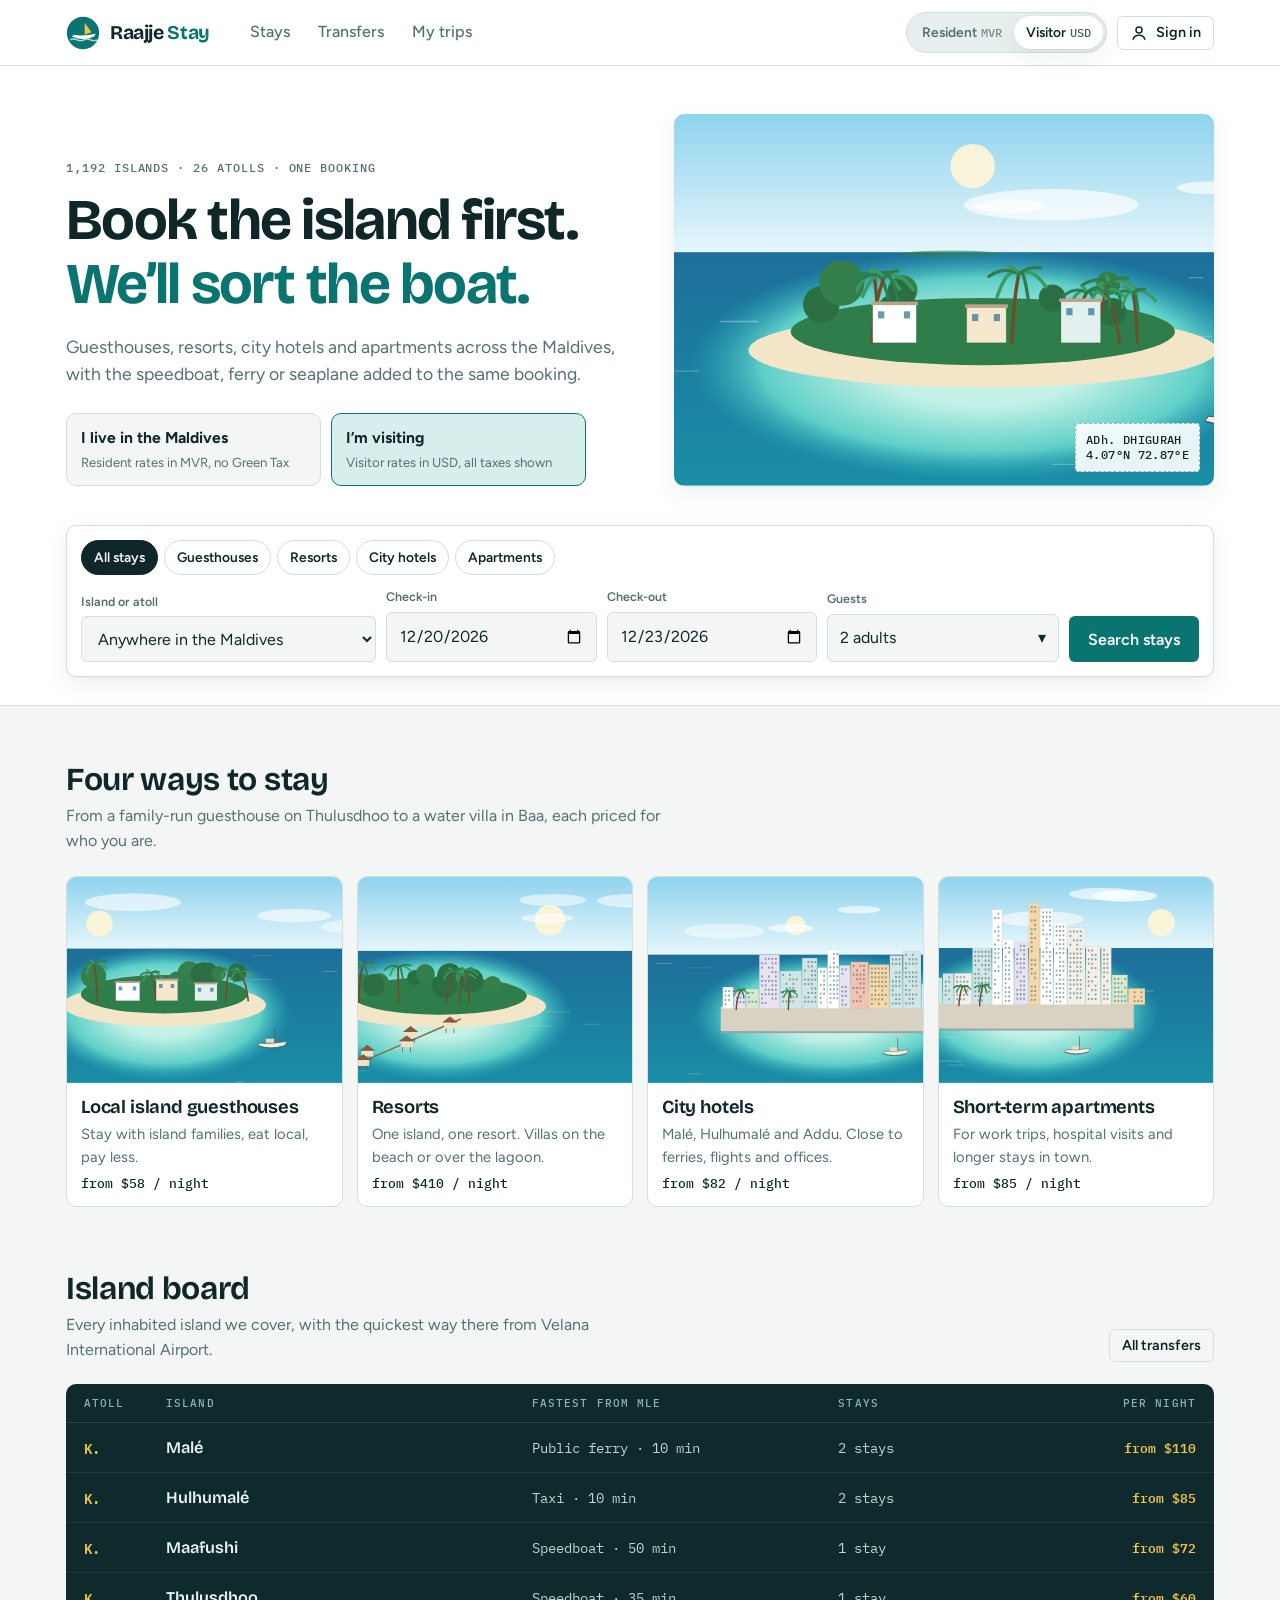
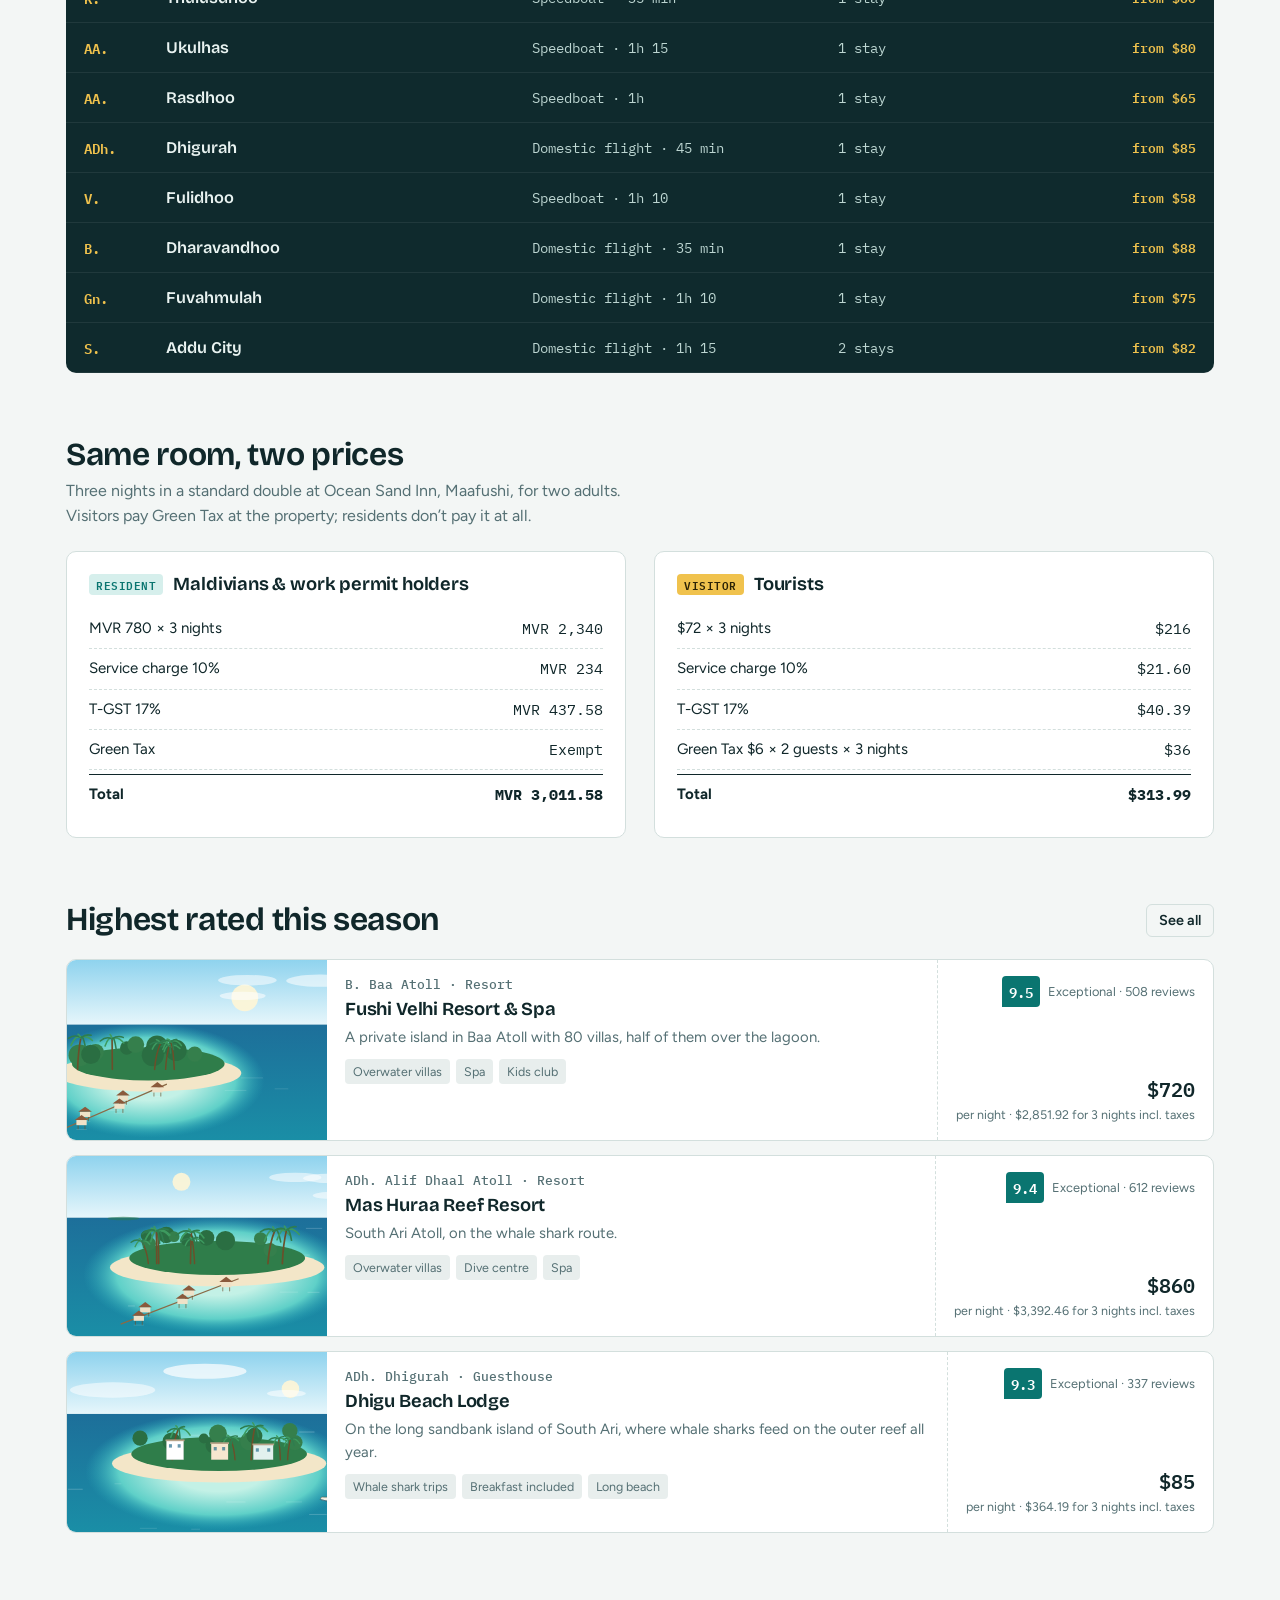
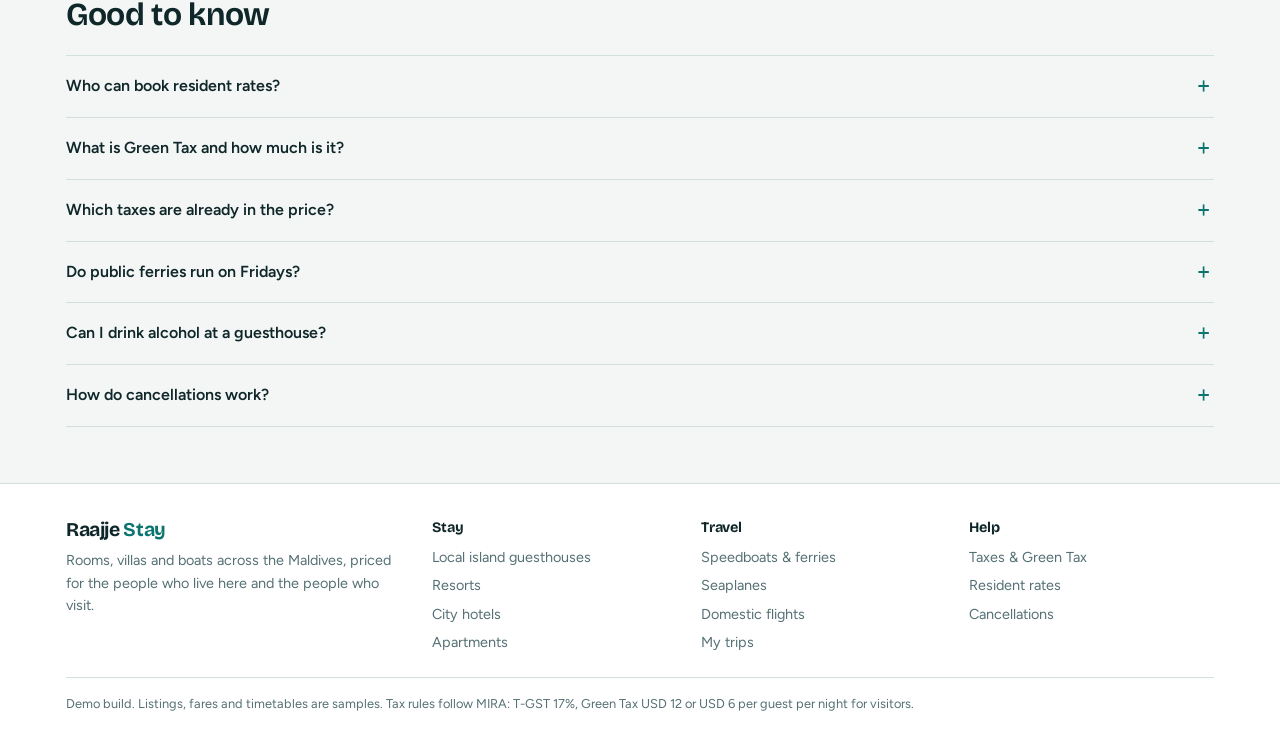
==== index.html @ 74db7965 "Raajje Stay: booking site for stays and transfers Co-Authored-By: Claude Opus 5.5 <noreply@anthropic" ====
<!doctype html>
<html lang="en">
<head>
<meta charset="utf-8">
<meta name="viewport" content="width=device-width, initial-scale=1, viewport-fit=cover">
<title>Raajje Stay</title>
<meta name="claude:viewport-fit-sides" content="cover">
<meta name="description" content="Book guesthouses, resorts, city hotels, apartments and island transfers across the Maldives at resident or visitor rates.">
<meta name="theme-color" content="#0a7570">
<link rel="preconnect" href="https://fonts.googleapis.com">
<link rel="preconnect" href="https://fonts.gstatic.com" crossorigin>
<link rel="stylesheet" href="https://fonts.googleapis.com/css2?family=Bricolage+Grotesque:opsz,wght@12..96,500;12..96,650;12..96,700&family=Figtree:wght@400;500;600;700&family=IBM+Plex+Mono:wght@400;500;600&display=swap">
<link rel="stylesheet" href="css/styles.css">
</head>
<body>
<header class="top">
  <div class="wrap">
    <a class="brand" href="#home" aria-label="Raajje Stay home">
      <svg class="brand-mark" viewBox="0 0 40 40" aria-hidden="true">
        <circle cx="20" cy="20" r="19" fill="var(--lagoon)"/>
        <path d="M7 24 Q20 30 33 24 L35 21 Q20 24 9 22 Z" fill="var(--surface)"/>
        <path d="M22 22 V8 L30 19 Z" fill="var(--sun)"/>
        <path d="M5 28 q4 -2 8 0 t8 0 t8 0 t8 0" stroke="var(--surface)" stroke-width="1.6" fill="none" opacity=".7"/>
      </svg>
      <span class="brand-name">Raajje <span>Stay</span></span>
    </a>
    <nav class="nav" aria-label="Main">
      <a href="#stays" data-nav="stays">Stays</a>
      <a href="#transfers" data-nav="transfers">Transfers</a>
      <a href="#trips" data-nav="trips">My trips</a>
    </nav>
    <div class="top-right">
      <div class="who" role="group" aria-label="Booking as">
        <button type="button" data-action="set-resident" data-value="1" id="who-res">Resident<span class="cur">MVR</span></button>
        <button type="button" data-action="set-resident" data-value="0" id="who-vis">Visitor<span class="cur">USD</span></button>
      </div>
      <button class="btn btn-ghost btn-sm" type="button" data-action="open-signin" id="signin-btn">
        <svg width="18" height="18" viewBox="0 0 24 24" fill="none" stroke="currentColor" stroke-width="2" aria-hidden="true"><circle cx="12" cy="8" r="4"/><path d="M4 21c1-4 4-6 8-6s7 2 8 6"/></svg>
        <span class="signin-label" id="signin-label">Sign in</span>
      </button>
    </div>
  </div>
</header>

<main id="app" tabindex="-1"></main>

<footer class="foot">
  <div class="wrap">
    <div>
      <div class="brand-name">Raajje <span>Stay</span></div>
      <p class="muted" style="margin-top:10px;max-width:38ch">Rooms, villas and boats across the Maldives, priced for the people who live here and the people who visit.</p>
    </div>
    <div>
      <h4>Stay</h4>
      <ul>
        <li><a href="#stays" data-type-link="guesthouse">Local island guesthouses</a></li>
        <li><a href="#stays" data-type-link="resort">Resorts</a></li>
        <li><a href="#stays" data-type-link="hotel">City hotels</a></li>
        <li><a href="#stays" data-type-link="apartment">Apartments</a></li>
      </ul>
    </div>
    <div>
      <h4>Travel</h4>
      <ul>
        <li><a href="#transfers">Speedboats &amp; ferries</a></li>
        <li><a href="#transfers">Seaplanes</a></li>
        <li><a href="#transfers">Domestic flights</a></li>
        <li><a href="#trips">My trips</a></li>
      </ul>
    </div>
    <div>
      <h4>Help</h4>
      <ul>
        <li><a href="#home" data-scroll="faq">Taxes &amp; Green Tax</a></li>
        <li><a href="#home" data-scroll="faq">Resident rates</a></li>
        <li><a href="#home" data-scroll="faq">Cancellations</a></li>
      </ul>
    </div>
    <p class="fine">Demo build. Listings, fares and timetables are samples. Tax rules follow MIRA: T-GST 17%, Green Tax USD 12 or USD 6 per guest per night for visitors.</p>
  </div>
</footer>

<nav class="tabbar" aria-label="App">
  <a href="#home" data-nav="home"><svg viewBox="0 0 24 24" fill="none" stroke="currentColor" stroke-width="2" aria-hidden="true"><path d="M3 11l9-7 9 7v9a1 1 0 0 1-1 1h-5v-6H9v6H4a1 1 0 0 1-1-1z"/></svg>Home</a>
  <a href="#stays" data-nav="stays"><svg viewBox="0 0 24 24" fill="none" stroke="currentColor" stroke-width="2" aria-hidden="true"><path d="M3 18V8M3 14h18v4M21 18v-6a3 3 0 0 0-3-3h-7v5"/><circle cx="7" cy="11" r="2"/></svg>Stays</a>
  <a href="#transfers" data-nav="transfers"><svg viewBox="0 0 24 24" fill="none" stroke="currentColor" stroke-width="2" aria-hidden="true"><path d="M3 17q9 4 18 0l1-3H2z"/><path d="M12 14V4l6 8"/></svg>Transfers</a>
  <a href="#trips" data-nav="trips"><svg viewBox="0 0 24 24" fill="none" stroke="currentColor" stroke-width="2" aria-hidden="true"><rect x="3" y="6" width="18" height="14" rx="2"/><path d="M8 6V4h8v2M3 12h18"/></svg>Trips</a>
</nav>

<div id="layer"></div>

<script src="js/data.js"></script>
<script src="js/art.js"></script>
<script src="js/app.js"></script>
</body>
</html>
---- css/styles.css ----
/* Raajje Stay
   Layout: timetable-and-postcard. Listings read like island postcards; times, fares and
   atoll codes are set in mono like a jetty departure board. */
:root {
  --bg: #f3f6f5;
  --surface: #ffffff;
  --sunk: #e8eeed;
  --ink: #10272a;
  --muted: #557074;
  --line: #d3dfdd;
  --lagoon: #0a7570;
  --lagoon-soft: #d6efec;
  --on-lagoon: #ffffff;
  --sun: #f0c24d;
  --on-sun: #2b2205;
  --ok: #17784a;
  --warn: #a5560b;
  --err: #b4321b;
  --shadow: 0 1px 2px rgba(16, 39, 42, .06), 0 8px 24px rgba(16, 39, 42, .07);

  --f-display: "Bricolage Grotesque", "Avenir Next", "Segoe UI", system-ui, sans-serif;
  --f-body: "Figtree", "Segoe UI", system-ui, -apple-system, sans-serif;
  --f-mono: "IBM Plex Mono", ui-monospace, "SF Mono", Menlo, Consolas, monospace;

  --r-s: 6px;
  --r-m: 10px;
  --wrap: 1180px;
  --tabbar: 0px;
}
@media (prefers-color-scheme: dark) {
  :root:not([data-theme="light"]) {
    --bg: #0b1618; --surface: #102225; --sunk: #0d1c1f; --ink: #e4efee; --muted: #8ea9ac;
    --line: #213a3e; --lagoon: #3dbdb2; --lagoon-soft: #123a3a; --on-lagoon: #03201e;
    --sun: #f0c24d; --on-sun: #2b2205; --ok: #4cc58a; --warn: #e9a04b; --err: #f07a62;
    --shadow: 0 1px 2px rgba(0, 0, 0, .3), 0 8px 24px rgba(0, 0, 0, .25);
    color-scheme: dark;
  }
}
:root[data-theme="dark"] {
  --bg: #0b1618; --surface: #102225; --sunk: #0d1c1f; --ink: #e4efee; --muted: #8ea9ac;
  --line: #213a3e; --lagoon: #3dbdb2; --lagoon-soft: #123a3a; --on-lagoon: #03201e;
  --sun: #f0c24d; --on-sun: #2b2205; --ok: #4cc58a; --warn: #e9a04b; --err: #f07a62;
  --shadow: 0 1px 2px rgba(0, 0, 0, .3), 0 8px 24px rgba(0, 0, 0, .25);
  color-scheme: dark;
}

* { box-sizing: border-box; }
[hidden] { display: none !important; }
html { -webkit-text-size-adjust: 100%; }
body {
  margin: 0; background: var(--bg); color: var(--ink);
  font: 400 16px/1.55 var(--f-body);
  padding-bottom: calc(var(--tabbar) + env(safe-area-inset-bottom, 0px));
}
body::before {
  content: ""; position: fixed; inset: 0 0 auto; height: env(safe-area-inset-top, 0px);
  z-index: 10; background: var(--surface);
}
img, svg { max-width: 100%; }
a { color: inherit; }
button, input, select, textarea { font: inherit; color: inherit; }
:focus-visible { outline: 2px solid var(--lagoon); outline-offset: 2px; }
h1, h2, h3, h4 { font-family: var(--f-display); line-height: 1.12; margin: 0; text-wrap: balance; letter-spacing: -0.01em; }
h1 { font-size: clamp(2rem, 5.2vw, 3.6rem); font-weight: 700; letter-spacing: -0.03em; }
h2 { font-size: clamp(1.45rem, 2.8vw, 2rem); font-weight: 650; }
h3 { font-size: 1.15rem; font-weight: 650; }
p { margin: 0; }
.mono { font-family: var(--f-mono); font-variant-numeric: tabular-nums; }
.muted { color: var(--muted); }
.wrap {
  max-width: var(--wrap); margin: 0 auto;
  padding-left: max(16px, env(safe-area-inset-left, 0px));
  padding-right: max(16px, env(safe-area-inset-right, 0px));
}
.eyebrow { font: 500 .74rem/1 var(--f-mono); letter-spacing: .08em; text-transform: uppercase; color: var(--muted); }
.sr { position: absolute; width: 1px; height: 1px; overflow: hidden; clip: rect(0 0 0 0); white-space: nowrap; }

/* ---------- header ---------- */
.top {
  position: sticky; top: env(safe-area-inset-top, 0px); z-index: 20;
  background: var(--surface); border-bottom: 1px solid var(--line);
}
.top .wrap { display: flex; align-items: center; gap: 20px; padding-block: 12px; }
.brand { display: flex; align-items: center; gap: 10px; text-decoration: none; }
.brand-mark { width: 34px; height: 34px; flex: none; }
.brand-name { font: 700 1.22rem/1 var(--f-display); letter-spacing: -0.02em; }
.brand-name span { color: var(--lagoon); }
.nav { display: flex; gap: 4px; margin-left: 8px; }
.nav a {
  text-decoration: none; padding: 8px 12px; border-radius: var(--r-s); color: var(--muted); font-weight: 500;
}
.nav a:hover { color: var(--ink); background: var(--sunk); }
.nav a[aria-current="page"] { color: var(--ink); background: var(--lagoon-soft); }
.top-right { margin-left: auto; display: flex; align-items: center; gap: 10px; }

.who {
  display: inline-flex; border: 1px solid var(--line); border-radius: 999px; padding: 3px; background: var(--sunk);
}
.who button {
  border: 0; background: transparent; padding: 6px 12px; border-radius: 999px; cursor: pointer;
  font-size: .86rem; font-weight: 600; color: var(--muted); white-space: nowrap;
}
.who button[aria-pressed="true"] { background: var(--surface); color: var(--ink); box-shadow: var(--shadow); }
.who .cur { font-family: var(--f-mono); font-weight: 500; font-size: .75rem; opacity: .75; margin-left: 4px; }

.btn {
  display: inline-flex; align-items: center; justify-content: center; gap: 8px;
  border: 1px solid transparent; border-radius: var(--r-s); padding: 11px 18px; cursor: pointer;
  font-weight: 600; text-decoration: none; line-height: 1.2; transition: background .15s, border-color .15s;
}
.btn-primary { background: var(--lagoon); color: var(--on-lagoon); }
.btn-primary:hover { filter: brightness(1.07); }
.btn-ghost { background: transparent; border-color: var(--line); color: var(--ink); }
.btn-ghost:hover { background: var(--sunk); }
.btn-sun { background: var(--sun); color: var(--on-sun); }
.btn-link { background: none; border: 0; padding: 0; color: var(--lagoon); font-weight: 600; cursor: pointer; text-decoration: underline; text-underline-offset: 3px; }
.btn[disabled] { opacity: .5; cursor: not-allowed; }
.btn-block { width: 100%; }
.btn-sm { padding: 7px 12px; font-size: .9rem; }

/* ---------- mobile tab bar ---------- */
.tabbar { display: none; }
@media (max-width: 760px) {
  :root { --tabbar: 62px; }
  .nav, .top .signin-label { display: none; }
  .top .wrap { gap: 10px; }
  .brand-name { font-size: 1.08rem; }
  .who button { padding: 6px 9px; font-size: .8rem; }
  .who .cur { display: none; }
  .tabbar {
    display: grid; grid-template-columns: repeat(4, 1fr);
    position: fixed; left: 0; right: 0; bottom: 0; z-index: 30;
    background: var(--surface); border-top: 1px solid var(--line);
    padding-bottom: env(safe-area-inset-bottom, 0px);
    padding-left: env(safe-area-inset-left, 0px); padding-right: env(safe-area-inset-right, 0px);
  }
  .tabbar a {
    display: flex; flex-direction: column; align-items: center; gap: 2px; padding: 8px 0 9px;
    text-decoration: none; font-size: .72rem; font-weight: 600; color: var(--muted); height: var(--tabbar);
  }
  .tabbar a svg { width: 22px; height: 22px; }
  .tabbar a[aria-current="page"] { color: var(--lagoon); }
}

/* ---------- hero ---------- */
.hero { position: relative; background: var(--surface); border-bottom: 1px solid var(--line); }
.hero-grid { display: grid; grid-template-columns: 1.05fr 1fr; gap: 40px; align-items: end; padding-block: 48px 40px; }
.hero h1 em { font-style: normal; color: var(--lagoon); }
.hero-lede { margin-top: 16px; font-size: 1.1rem; color: var(--muted); max-width: 52ch; }
.hero-art { position: relative; border-radius: var(--r-m); overflow: hidden; aspect-ratio: 16/11; max-width: 100%; box-shadow: var(--shadow); }
.hero-art svg { display: block; width: 100%; height: 100%; }
.stamp {
  position: absolute; right: 14px; bottom: 14px; background: rgba(255, 255, 255, .9); color: #10272a;
  border-radius: 4px; padding: 8px 10px; font: 500 .72rem/1.35 var(--f-mono); letter-spacing: .03em;
  border: 1.5px dashed #10272a55;
}
.who-big { margin-top: 26px; display: grid; grid-template-columns: 1fr 1fr; gap: 10px; max-width: 520px; }
.who-big button {
  text-align: left; border: 1.5px solid var(--line); background: var(--bg); border-radius: var(--r-m);
  padding: 12px 14px; cursor: pointer; display: grid; gap: 2px;
}
.who-big button strong { font-size: .98rem; }
.who-big button span { font-size: .82rem; color: var(--muted); }
.who-big button[aria-pressed="true"] { border-color: var(--lagoon); background: var(--lagoon-soft); }
@media (max-width: 860px) {
  .hero-grid { grid-template-columns: 1fr; gap: 24px; padding-block: 28px 28px; }
  .hero-art { order: -1; aspect-ratio: 16/9; }
}

/* ---------- search panel ---------- */
.search {
  margin-top: -1px; background: var(--surface); border: 1px solid var(--line); border-radius: var(--r-m);
  box-shadow: var(--shadow); padding: 14px; display: grid; gap: 12px;
}
.search-types { display: flex; flex-wrap: wrap; gap: 6px; }
.chip {
  border: 1px solid var(--line); background: var(--surface); border-radius: 999px; padding: 6px 12px;
  font-size: .86rem; font-weight: 600; cursor: pointer; color: var(--ink);
}
.chip[aria-pressed="true"] { background: var(--ink); color: var(--bg); border-color: var(--ink); }
.search-row { display: grid; grid-template-columns: 1.4fr 1fr 1fr 1.1fr auto; gap: 10px; align-items: end; }
.field { display: grid; gap: 5px; min-width: 0; }
.field label, .field .lbl { font-size: .78rem; font-weight: 600; color: var(--muted); }
.input, select.input, textarea.input {
  width: 100%; border: 1px solid var(--line); background: var(--bg); border-radius: var(--r-s);
  padding: 11px 12px; min-height: 46px; font-size: 1rem;
}
.input:focus { outline: 2px solid var(--lagoon); outline-offset: -1px; border-color: transparent; }
.input.bad { border-color: var(--err); }
.err-msg { color: var(--err); font-size: .82rem; }
.guests-btn { text-align: left; cursor: pointer; display: flex; align-items: center; justify-content: space-between; }
.pop {
  position: absolute; z-index: 25; margin-top: 6px; background: var(--surface); border: 1px solid var(--line);
  border-radius: var(--r-m); box-shadow: var(--shadow); padding: 14px; width: min(320px, calc(100vw - 32px)); display: grid; gap: 12px;
}
.stepper { display: flex; align-items: center; justify-content: space-between; gap: 12px; }
.stepper .ctr { display: flex; align-items: center; gap: 10px; }
.stepper button {
  width: 34px; height: 34px; border-radius: 50%; border: 1px solid var(--line); background: var(--surface);
  cursor: pointer; font-size: 1.1rem; line-height: 1;
}
.stepper button:disabled { opacity: .35; cursor: not-allowed; }
.stepper output { min-width: 1.5ch; text-align: center; font-family: var(--f-mono); }
@media (max-width: 960px) {
  .search-row { grid-template-columns: 1fr 1fr; }
  .search-row .field-where { grid-column: 1 / -1; }
  .search-row .search-go { grid-column: 1 / -1; }
}
@media (max-width: 420px) { .search-row { grid-template-columns: 1fr; } }

/* ---------- sections ---------- */
.section { padding-block: 56px 8px; }
.section-head { display: flex; align-items: end; justify-content: space-between; gap: 16px; margin-bottom: 22px; flex-wrap: wrap; }
.section-head p { color: var(--muted); max-width: 60ch; margin-top: 6px; }

.typegrid { display: grid; grid-template-columns: repeat(4, 1fr); gap: 14px; }
.typecard {
  display: grid; grid-template-rows: auto 1fr; text-decoration: none; background: var(--surface);
  border: 1px solid var(--line); border-radius: var(--r-m); overflow: hidden; cursor: pointer; text-align: left; padding: 0;
}
.typecard .pic { aspect-ratio: 4/3; overflow: hidden; }
.typecard .pic svg { width: 100%; height: 100%; display: block; transition: transform .5s; }
.typecard:hover .pic svg { transform: scale(1.04); }
.typecard .body { padding: 14px; display: grid; gap: 6px; align-content: start; }
.typecard .body p { color: var(--muted); font-size: .92rem; }
.typecard .from { font: 500 .82rem var(--f-mono); color: var(--ink); }
@media (max-width: 900px) { .typegrid { grid-template-columns: repeat(2, 1fr); } }

/* atoll board — departure-board styled list */
.board { background: #0f2a2d; color: #e9f3f1; border-radius: var(--r-m); overflow: hidden; }
.board-head { display: grid; grid-template-columns: 70px 1.2fr 1fr .8fr 110px; gap: 12px; padding: 12px 18px; font: 500 .7rem var(--f-mono); letter-spacing: .1em; text-transform: uppercase; color: #8fb6b1; border-bottom: 1px solid #ffffff1c; }
.board-row {
  display: grid; grid-template-columns: 70px 1.2fr 1fr .8fr 110px; gap: 12px; padding: 13px 18px; align-items: center;
  border-bottom: 1px solid #ffffff12; text-decoration: none; color: inherit; cursor: pointer; background: none; border-left: 0; border-right: 0; border-top: 0; width: 100%; text-align: left;
}
.board-row:hover { background: #ffffff0c; }
.board-row .code { font: 600 .9rem var(--f-mono); color: var(--sun); }
.board-row .isl { font: 600 1.02rem var(--f-display); }
.board-row .m { font: 400 .85rem var(--f-mono); color: #bcd5d1; }
.board-row .go { font: 600 .82rem var(--f-mono); color: var(--sun); text-align: right; }
@media (max-width: 700px) {
  .board-head { display: none; }
  .board-row { grid-template-columns: 54px 1fr auto; row-gap: 2px; }
  .board-row .m.how { grid-column: 2 / 3; }
  .board-row .m.n { display: none; }
  .board-row .go { grid-row: 1 / 3; grid-column: 3; }
}

.split { display: grid; grid-template-columns: 1fr 1fr; gap: 28px; }
@media (max-width: 860px) { .split { grid-template-columns: 1fr; } }
.rates { background: var(--surface); border: 1px solid var(--line); border-radius: var(--r-m); padding: 22px; display: grid; gap: 14px; align-content: start; }
.rates h3 { display: flex; align-items: center; gap: 10px; }
.tag { display: inline-block; font: 600 .7rem/1 var(--f-mono); letter-spacing: .05em; padding: 5px 7px; border-radius: 4px; background: var(--lagoon-soft); color: var(--lagoon); text-transform: uppercase; }
.tag-sun { background: var(--sun); color: var(--on-sun); }
.tag-grey { background: var(--sunk); color: var(--muted); }
.ledger { display: grid; gap: 0; font-size: .94rem; }
.ledger div { display: flex; justify-content: space-between; gap: 12px; padding: 8px 0; border-bottom: 1px dashed var(--line); }
.ledger div:last-child { border-bottom: 0; }
.ledger .v { font-family: var(--f-mono); font-variant-numeric: tabular-nums; white-space: nowrap; }
.ledger .tot { font-weight: 700; border-top: 1.5px solid var(--ink); border-bottom: 0; margin-top: 4px; }

.faq { display: grid; gap: 0; border-top: 1px solid var(--line); }
.faq details { border-bottom: 1px solid var(--line); padding: 4px 0; }
.faq summary { cursor: pointer; list-style: none; padding: 14px 32px 14px 0; font-weight: 600; position: relative; }
.faq summary::-webkit-details-marker { display: none; }
.faq summary::after { content: "+"; position: absolute; right: 4px; top: 10px; font: 400 1.4rem var(--f-mono); color: var(--lagoon); }
.faq details[open] summary::after { content: "\2212"; }
.faq details p { padding: 0 0 16px; color: var(--muted); max-width: 70ch; }

/* ---------- listings ---------- */
.results { display: grid; grid-template-columns: 260px 1fr; gap: 28px; padding-block: 28px 40px; }
.filters { display: grid; gap: 22px; align-content: start; position: sticky; top: calc(env(safe-area-inset-top, 0px) + 80px); }
.filters fieldset { border: 0; padding: 0; margin: 0; display: grid; gap: 8px; }
.filters legend { font-weight: 700; margin-bottom: 6px; font-size: .92rem; }
.check { display: flex; align-items: center; gap: 9px; cursor: pointer; font-size: .94rem; }
.check input { width: 18px; height: 18px; accent-color: var(--lagoon); }
.check .n { margin-left: auto; font: .78rem var(--f-mono); color: var(--muted); }
input[type=range] { width: 100%; accent-color: var(--lagoon); }
.filter-toggle { display: none; }
@media (max-width: 900px) {
  .results { grid-template-columns: 1fr; gap: 16px; }
  .filters { position: static; background: var(--surface); border: 1px solid var(--line); border-radius: var(--r-m); padding: 16px; }
  .filters[data-closed="true"] { display: none; }
  .filter-toggle { display: inline-flex; }
}
.list-head { display: flex; align-items: center; justify-content: space-between; gap: 12px; flex-wrap: wrap; margin-bottom: 14px; }
.list { display: grid; gap: 14px; }
.card {
  display: grid; grid-template-columns: 260px 1fr auto; gap: 0; background: var(--surface);
  border: 1px solid var(--line); border-radius: var(--r-m); overflow: hidden; text-decoration: none; color: inherit;
}
.card:hover { border-color: var(--lagoon); }
.card .pic { min-height: 180px; position: relative; }
.card .pic svg { position: absolute; inset: 0; width: 100%; height: 100%; display: block; }
.card .body { padding: 16px 18px; display: grid; gap: 6px; align-content: start; min-width: 0; }
.card .loc { font: 500 .8rem var(--f-mono); color: var(--muted); }
.card .am { display: flex; flex-wrap: wrap; gap: 6px; margin-top: 4px; }
.card .am span { font-size: .78rem; background: var(--sunk); padding: 3px 8px; border-radius: 4px; color: var(--muted); }
.card .side { padding: 16px 18px; display: grid; align-content: space-between; justify-items: end; gap: 12px; border-left: 1px dashed var(--line); min-width: 170px; text-align: right; }
.score { display: flex; align-items: center; gap: 8px; }
.score b { font: 600 .9rem var(--f-mono); background: var(--lagoon); color: var(--on-lagoon); padding: 4px 7px; border-radius: 4px 4px 4px 0; }
.score span { font-size: .8rem; color: var(--muted); }
.price-big { font: 600 1.25rem var(--f-mono); font-variant-numeric: tabular-nums; }
.price-note { font-size: .78rem; color: var(--muted); }
@media (max-width: 760px) {
  .card { grid-template-columns: 1fr; }
  .card .pic { min-height: 0; aspect-ratio: 16/9; }
  .card .side { border-left: 0; border-top: 1px dashed var(--line); grid-template-columns: 1fr auto; align-items: end; justify-items: start; text-align: left; min-width: 0; }
  .card .side > :last-child { justify-self: end; text-align: right; }
}
.empty { background: var(--surface); border: 1px dashed var(--line); border-radius: var(--r-m); padding: 32px; text-align: center; display: grid; gap: 10px; justify-items: center; }

/* ---------- detail ---------- */
.crumbs { font-size: .86rem; color: var(--muted); padding-block: 18px 6px; display: flex; gap: 6px; flex-wrap: wrap; }
.crumbs a { color: var(--muted); }
.gallery { display: grid; grid-template-columns: 2fr 1fr; grid-template-rows: 1fr 1fr; gap: 8px; height: clamp(240px, 42vw, 440px); border-radius: var(--r-m); overflow: hidden; margin-top: 14px; }
.gallery > div { position: relative; overflow: hidden; }
.gallery > div:first-child { grid-row: 1 / 3; }
.gallery svg { position: absolute; inset: 0; width: 100%; height: 100%; }
@media (max-width: 640px) { .gallery { grid-template-columns: 1fr; grid-template-rows: 1fr; height: auto; aspect-ratio: 16/10; } .gallery > div:not(:first-child) { display: none; } }
.detail { display: grid; grid-template-columns: 1fr 370px; gap: 36px; padding-block: 24px 48px; align-items: start; }
.detail-main { display: grid; gap: 34px; min-width: 0; }
.detail-title { display: grid; gap: 8px; }
.amen { display: grid; grid-template-columns: repeat(auto-fill, minmax(190px, 1fr)); gap: 8px 18px; }
.amen div { display: flex; gap: 8px; align-items: center; font-size: .95rem; }
.amen svg { color: var(--lagoon); flex: none; }
.rooms { display: grid; gap: 10px; }
.room {
  display: grid; grid-template-columns: auto 1fr auto; gap: 14px; align-items: center; cursor: pointer;
  border: 1.5px solid var(--line); border-radius: var(--r-m); padding: 14px 16px; background: var(--surface);
}
.room:has(input:checked) { border-color: var(--lagoon); background: var(--lagoon-soft); }
.room input { width: 18px; height: 18px; accent-color: var(--lagoon); }
.room .meta { font-size: .86rem; color: var(--muted); }
.room .rp { text-align: right; }
.room .rp .v { font: 600 1.05rem var(--f-mono); }
.room.cap-bad { opacity: .55; }
.transfer-list { display: grid; gap: 10px; }
.tline {
  display: grid; grid-template-columns: 40px 1fr auto; gap: 14px; align-items: center;
  border: 1px solid var(--line); border-radius: var(--r-m); padding: 12px 14px; background: var(--surface);
}
.tline .ic { width: 40px; height: 40px; border-radius: 50%; background: var(--lagoon-soft); color: var(--lagoon); display: grid; place-items: center; }
.tline .times { display: flex; gap: 6px; flex-wrap: wrap; margin-top: 4px; }
.tline .times span, .time-chip {
  font: 500 .78rem var(--f-mono); padding: 3px 7px; border-radius: 4px; background: var(--sunk); color: var(--ink); border: 1px solid transparent;
}
.time-chip { cursor: pointer; border-color: var(--line); background: var(--surface); }
.time-chip[aria-pressed="true"] { background: var(--ink); color: var(--bg); border-color: var(--ink); }
.reviews { display: grid; gap: 12px; grid-template-columns: repeat(auto-fill, minmax(260px, 1fr)); }
.review { background: var(--surface); border: 1px solid var(--line); border-radius: var(--r-m); padding: 16px; display: grid; gap: 8px; }
.review .who-r { display: flex; justify-content: space-between; gap: 8px; font-size: .86rem; }

.book {
  position: sticky; top: calc(env(safe-area-inset-top, 0px) + 80px);
  background: var(--surface); border: 1px solid var(--line); border-radius: var(--r-m); box-shadow: var(--shadow);
  padding: 18px; display: grid; gap: 14px;
}
.book .two { display: grid; grid-template-columns: 1fr 1fr; gap: 8px; }
.notice { font-size: .86rem; padding: 10px 12px; border-radius: var(--r-s); background: var(--sunk); color: var(--muted); }
.notice.warn { background: color-mix(in srgb, var(--warn) 14%, var(--surface)); color: var(--ink); }
.notice.ok { background: color-mix(in srgb, var(--ok) 14%, var(--surface)); color: var(--ink); }
.mbar { display: none; }
@media (max-width: 960px) {
  .detail { grid-template-columns: 1fr; }
  .book { position: static; scroll-margin-top: 80px; }
  .detail { padding-bottom: 96px; }
  .mbar {
    display: flex; align-items: center; justify-content: space-between; gap: 12px;
    position: fixed; left: 0; right: 0; z-index: 28;
    bottom: calc(var(--tabbar) + env(safe-area-inset-bottom, 0px));
    background: var(--surface); border-top: 1px solid var(--line); box-shadow: 0 -6px 18px rgba(16, 39, 42, .08);
    padding-block: 10px;
    padding-left: max(16px, env(safe-area-inset-left, 0px)); padding-right: max(16px, env(safe-area-inset-right, 0px));
  }
}

/* ---------- checkout ---------- */
.checkout { display: grid; grid-template-columns: 1fr 380px; gap: 32px; padding-block: 24px 56px; align-items: start; }
.step { background: var(--surface); border: 1px solid var(--line); border-radius: var(--r-m); padding: 20px; display: grid; gap: 16px; }
.step h2 { font-size: 1.25rem; display: flex; gap: 10px; align-items: baseline; }
.step h2 .mono { font-size: .82rem; color: var(--lagoon); }
.grid2 { display: grid; grid-template-columns: 1fr 1fr; gap: 12px; }
.grid2 .full { grid-column: 1 / -1; }
.opt {
  display: grid; grid-template-columns: auto 1fr auto; gap: 12px; align-items: center; border: 1.5px solid var(--line);
  border-radius: var(--r-m); padding: 12px 14px; cursor: pointer;
}
.opt:has(input:checked) { border-color: var(--lagoon); background: var(--lagoon-soft); }
.opt input { width: 18px; height: 18px; accent-color: var(--lagoon); }
.opt small { display: block; color: var(--muted); }
.summary { position: sticky; top: calc(env(safe-area-inset-top, 0px) + 80px); }
@media (max-width: 960px) { .checkout { grid-template-columns: 1fr; } .summary { position: static; } }
@media (max-width: 520px) { .grid2 { grid-template-columns: 1fr; } }

.ticket {
  background: var(--surface); border: 1px solid var(--line); border-radius: var(--r-m); overflow: hidden; box-shadow: var(--shadow);
}
.ticket-top { display: grid; grid-template-columns: 120px 1fr; }
.ticket-top .pic { position: relative; min-height: 110px; }
.ticket-top .pic svg { position: absolute; inset: 0; width: 100%; height: 100%; }
.ticket-top .t { padding: 14px 16px; display: grid; gap: 4px; align-content: center; min-width: 0; }
.perf { height: 0; border-top: 2px dashed var(--line); position: relative; margin: 0 14px; }
.ticket-body { padding: 14px 18px 18px; display: grid; gap: 12px; }

/* ---------- confirmation & trips ---------- */
.confirm { padding-block: 36px 56px; display: grid; gap: 24px; max-width: 760px; }
.ref { font: 600 1.8rem var(--f-mono); letter-spacing: .06em; }
.trips { padding-block: 28px 56px; display: grid; gap: 18px; }
.trip {
  display: grid; grid-template-columns: 150px 1fr auto; background: var(--surface); border: 1px solid var(--line); border-radius: var(--r-m); overflow: hidden;
}
.trip .pic { position: relative; min-height: 130px; }
.trip .pic svg { position: absolute; inset: 0; width: 100%; height: 100%; }
.trip .pic.tr { display: grid; place-items: center; background: var(--lagoon-soft); color: var(--lagoon); }
.trip .body { padding: 14px 18px; display: grid; gap: 4px; align-content: center; min-width: 0; }
.trip .act { padding: 14px 18px; display: grid; gap: 8px; align-content: center; justify-items: end; }
.trip.cancelled { opacity: .62; }
.status { font: 600 .72rem var(--f-mono); text-transform: uppercase; letter-spacing: .06em; }
.status.ok { color: var(--ok); } .status.no { color: var(--err); }
@media (max-width: 680px) {
  .trip { grid-template-columns: 1fr; }
  .trip .pic { min-height: 0; aspect-ratio: 16/7; }
  .trip .act { justify-items: start; grid-auto-flow: column; justify-content: start; }
}

/* ---------- modal & toast ---------- */
.scrim { position: fixed; inset: 0; background: rgba(5, 18, 20, .55); z-index: 50; display: grid; place-items: center; padding: 16px; }
.modal { background: var(--surface); border-radius: var(--r-m); width: min(420px, 100%); padding: 22px; display: grid; gap: 14px; box-shadow: var(--shadow); max-height: calc(100vh - 32px); overflow: auto; }
.modal-head { display: flex; justify-content: space-between; align-items: center; }
.x { border: 0; background: none; font-size: 1.5rem; cursor: pointer; color: var(--muted); line-height: 1; padding: 4px 8px; }
.toast {
  position: fixed; left: 50%; transform: translateX(-50%); bottom: calc(var(--tabbar) + env(safe-area-inset-bottom, 0px) + 16px);
  background: var(--ink); color: var(--bg); padding: 11px 16px; border-radius: var(--r-s); z-index: 60; font-weight: 600; font-size: .92rem;
  box-shadow: var(--shadow); max-width: calc(100vw - 32px);
}

/* ---------- footer ---------- */
.foot { border-top: 1px solid var(--line); margin-top: 48px; background: var(--surface); }
.foot .wrap { display: grid; grid-template-columns: 1.4fr 1fr 1fr 1fr; gap: 24px; padding-block: 36px; font-size: .9rem; }
.foot h4 { font-size: .9rem; margin-bottom: 10px; }
.foot ul { list-style: none; padding: 0; margin: 0; display: grid; gap: 6px; }
.foot a { color: var(--muted); text-decoration: none; }
.foot a:hover { color: var(--ink); }
.foot .fine { grid-column: 1 / -1; border-top: 1px solid var(--line); padding-top: 16px; color: var(--muted); font-size: .8rem; }
@media (max-width: 760px) { .foot .wrap { grid-template-columns: 1fr 1fr; } .foot .wrap > :first-child { grid-column: 1 / -1; } }

@media (prefers-reduced-motion: reduce) { * { transition: none !important; animation: none !important; } }
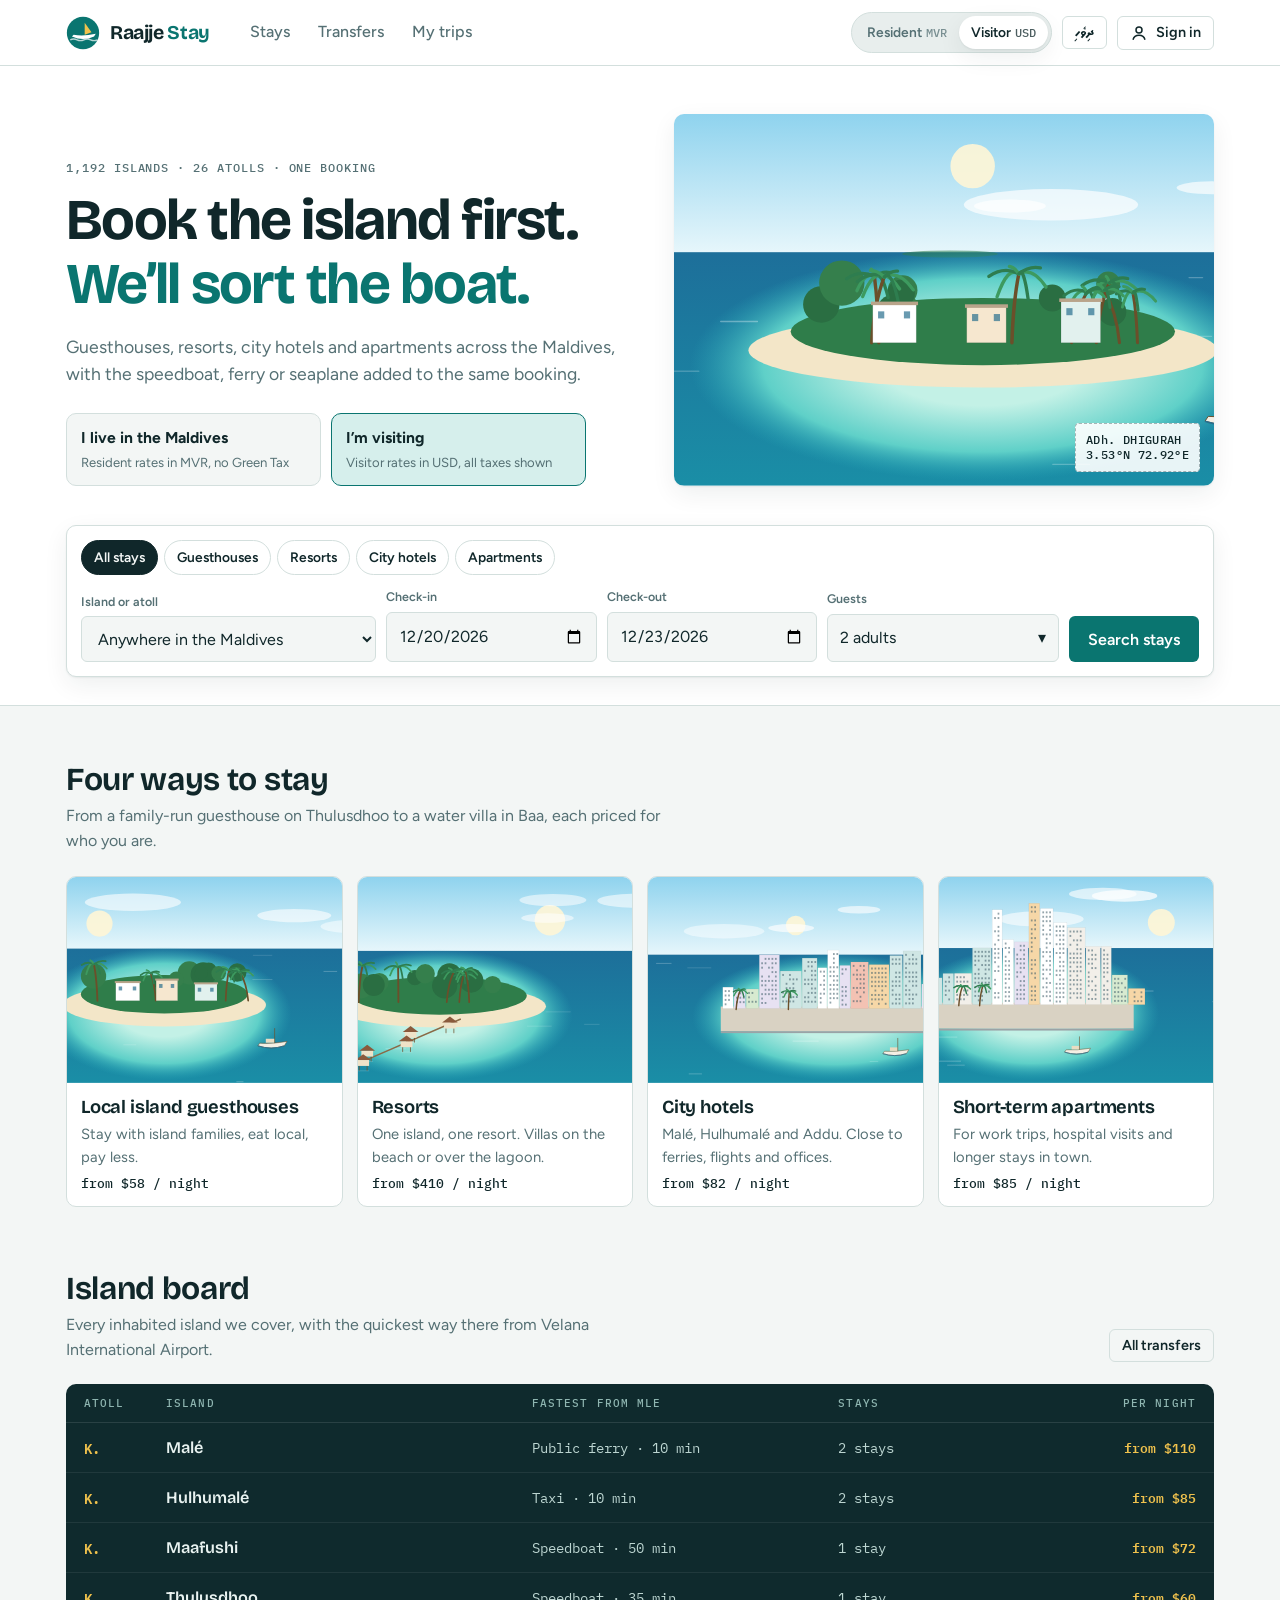
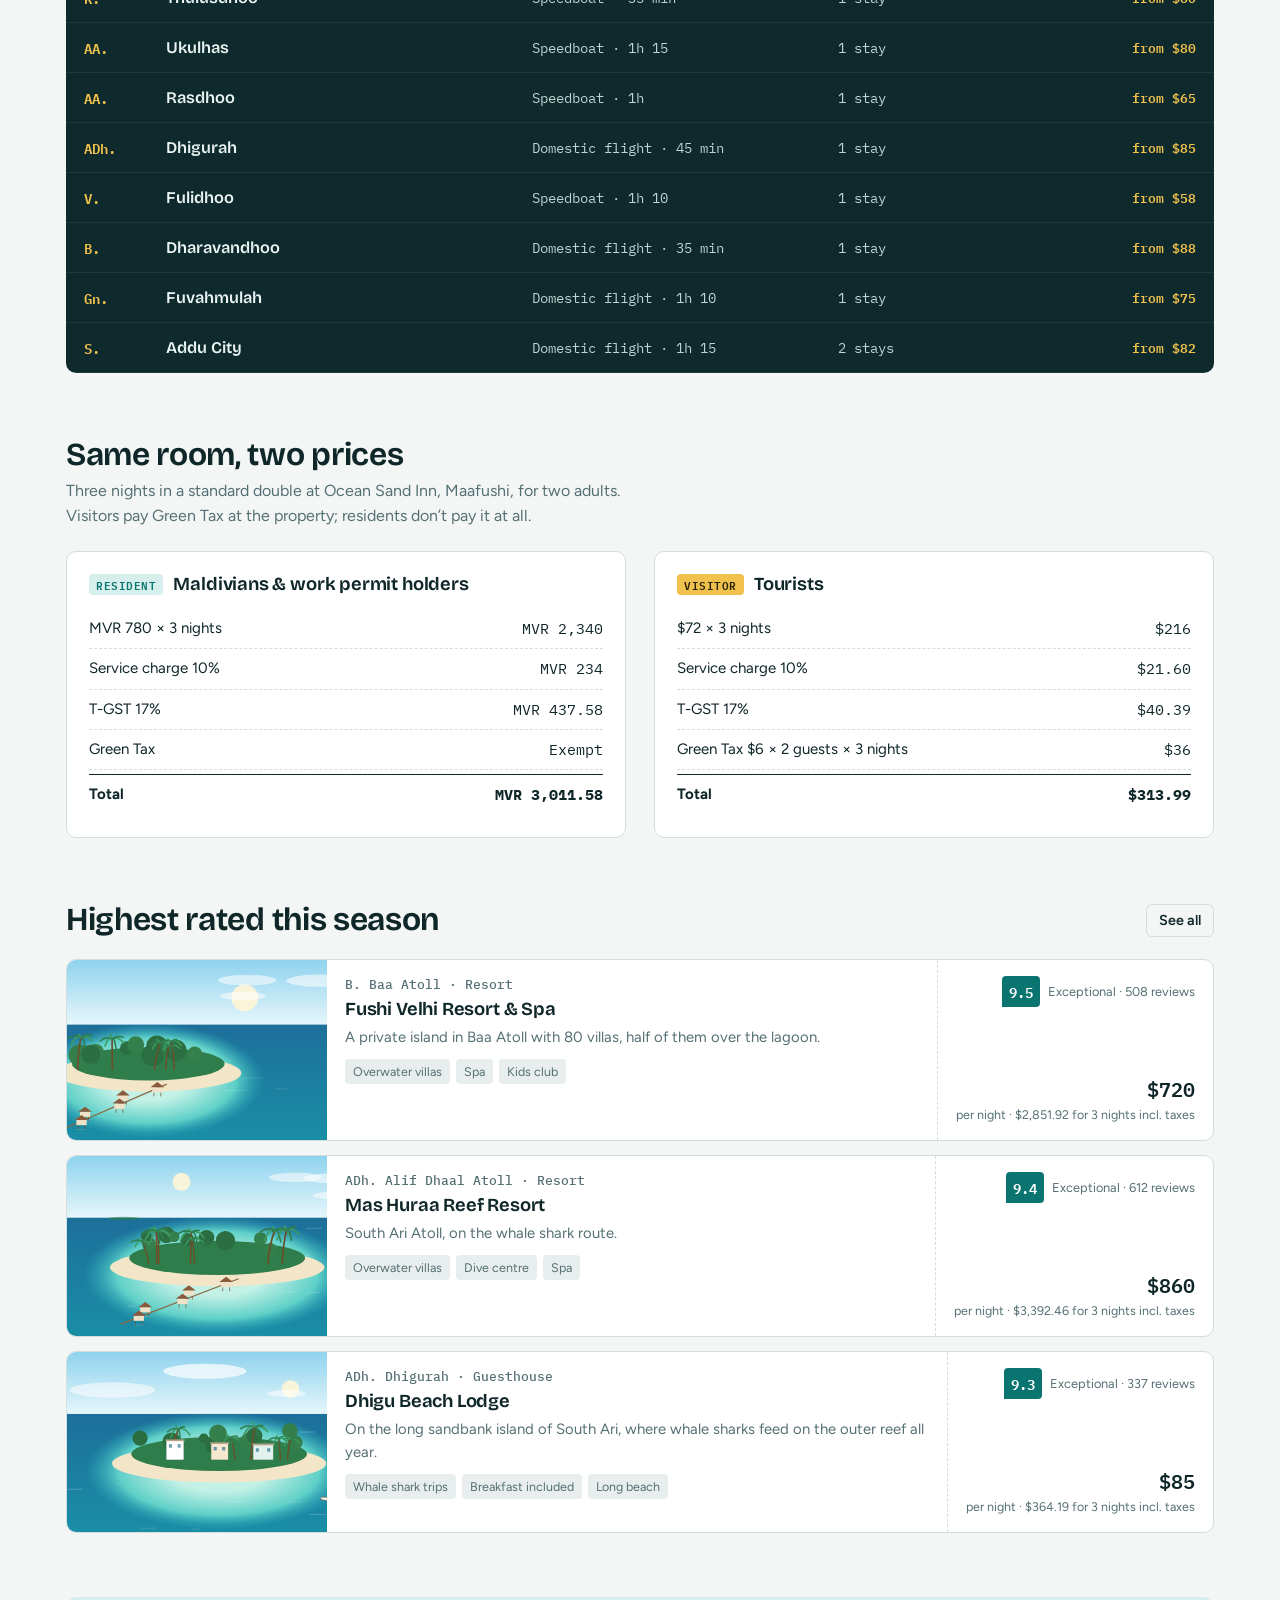
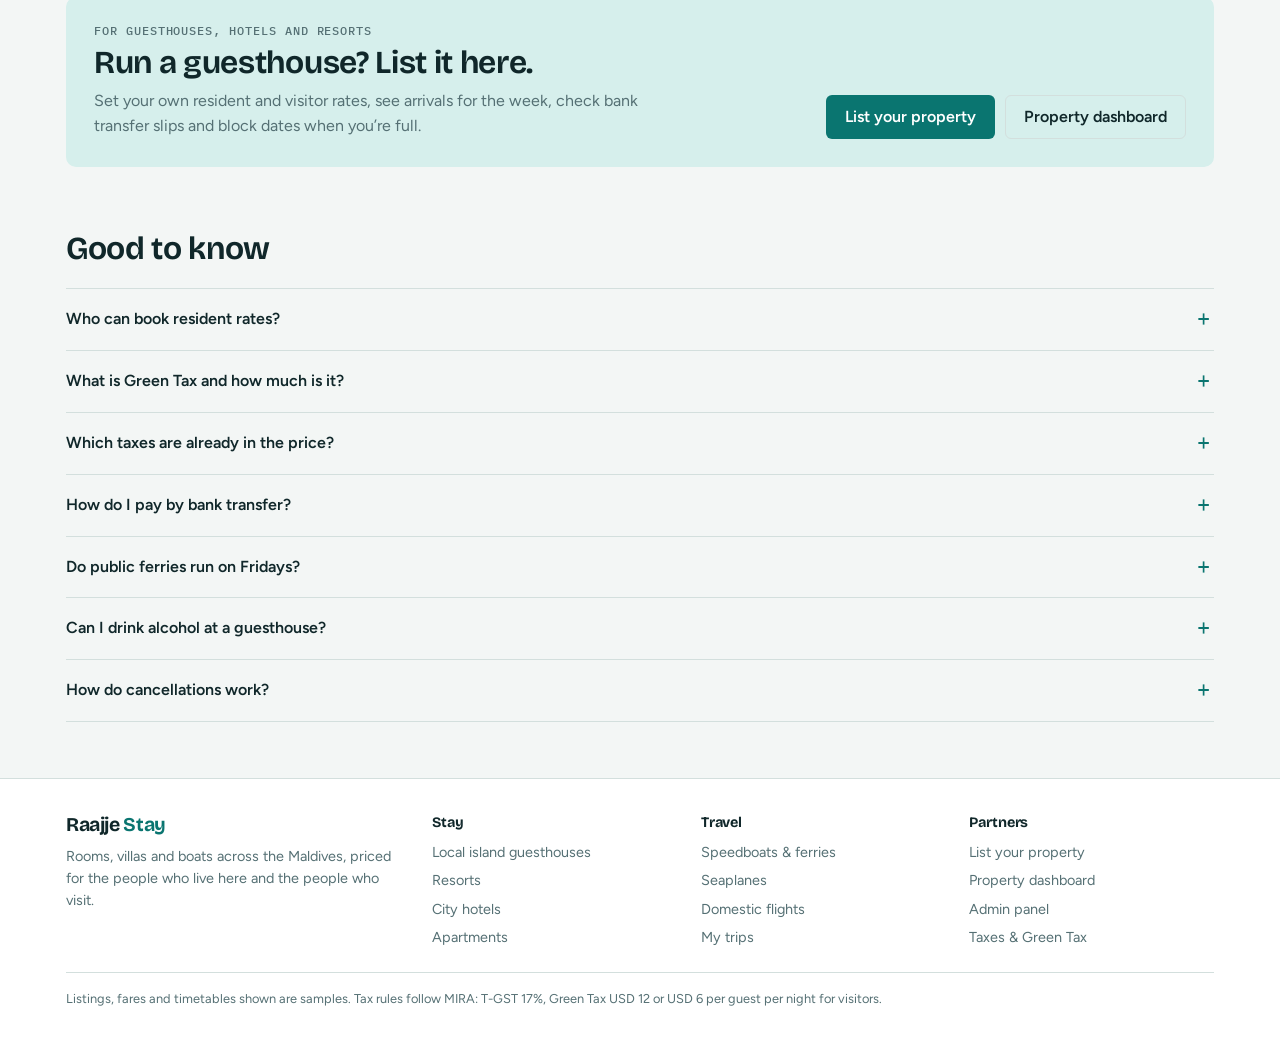
==== commit 801ecf12: "Add property dashboard, admin panel, Dhivehi, and Supabase backend - Data layer with demo (localStor" ====
--- a/index.html
+++ b/index.html
@@ -9,7 +9,7 @@
 <meta name="theme-color" content="#0a7570">
 <link rel="preconnect" href="https://fonts.googleapis.com">
 <link rel="preconnect" href="https://fonts.gstatic.com" crossorigin>
-<link rel="stylesheet" href="https://fonts.googleapis.com/css2?family=Bricolage+Grotesque:opsz,wght@12..96,500;12..96,650;12..96,700&family=Figtree:wght@400;500;600;700&family=IBM+Plex+Mono:wght@400;500;600&display=swap">
+<link rel="stylesheet" href="https://fonts.googleapis.com/css2?family=Bricolage+Grotesque:opsz,wght@12..96,500;12..96,650;12..96,700&family=Figtree:wght@400;500;600;700&family=IBM+Plex+Mono:wght@400;500;600&family=Noto+Sans+Thaana:wght@400;600;700&display=swap">
 <link rel="stylesheet" href="css/styles.css">
 </head>
 <body>
@@ -25,15 +25,16 @@
       <span class="brand-name">Raajje <span>Stay</span></span>
     </a>
     <nav class="nav" aria-label="Main">
-      <a href="#stays" data-nav="stays">Stays</a>
-      <a href="#transfers" data-nav="transfers">Transfers</a>
-      <a href="#trips" data-nav="trips">My trips</a>
+      <a href="#stays" data-nav="stays" data-i18n="nav.stays">Stays</a>
+      <a href="#transfers" data-nav="transfers" data-i18n="nav.transfers">Transfers</a>
+      <a href="#trips" data-nav="trips" data-i18n="nav.trips">My trips</a>
     </nav>
     <div class="top-right">
       <div class="who" role="group" aria-label="Booking as">
-        <button type="button" data-action="set-resident" data-value="1" id="who-res">Resident<span class="cur">MVR</span></button>
-        <button type="button" data-action="set-resident" data-value="0" id="who-vis">Visitor<span class="cur">USD</span></button>
+        <button type="button" data-action="set-resident" data-value="1" id="who-res"><span data-i18n="resident">Resident</span><span class="cur">MVR</span></button>
+        <button type="button" data-action="set-resident" data-value="0" id="who-vis"><span data-i18n="visitor">Visitor</span><span class="cur">USD</span></button>
       </div>
+      <button class="btn btn-ghost btn-sm lang-btn" type="button" data-action="lang" id="lang-btn">ދިވެހި</button>
       <button class="btn btn-ghost btn-sm" type="button" data-action="open-signin" id="signin-btn">
         <svg width="18" height="18" viewBox="0 0 24 24" fill="none" stroke="currentColor" stroke-width="2" aria-hidden="true"><circle cx="12" cy="8" r="4"/><path d="M4 21c1-4 4-6 8-6s7 2 8 6"/></svg>
         <span class="signin-label" id="signin-label">Sign in</span>
@@ -48,10 +49,10 @@
   <div class="wrap">
     <div>
       <div class="brand-name">Raajje <span>Stay</span></div>
-      <p class="muted" style="margin-top:10px;max-width:38ch">Rooms, villas and boats across the Maldives, priced for the people who live here and the people who visit.</p>
+      <p class="muted" style="margin-top:10px;max-width:38ch" data-i18n="foot.tag">Rooms, villas and boats across the Maldives, priced for the people who live here and the people who visit.</p>
     </div>
     <div>
-      <h4>Stay</h4>
+      <h4 data-i18n="foot.stay">Stay</h4>
       <ul>
         <li><a href="#stays" data-type-link="guesthouse">Local island guesthouses</a></li>
         <li><a href="#stays" data-type-link="resort">Resorts</a></li>
@@ -60,7 +61,7 @@
       </ul>
     </div>
     <div>
-      <h4>Travel</h4>
+      <h4 data-i18n="foot.travel">Travel</h4>
       <ul>
         <li><a href="#transfers">Speedboats &amp; ferries</a></li>
         <li><a href="#transfers">Seaplanes</a></li>
@@ -69,28 +70,33 @@
       </ul>
     </div>
     <div>
-      <h4>Help</h4>
+      <h4 data-i18n="foot.partners">Partners</h4>
       <ul>
+        <li><a href="#list-property" data-i18n="lp.nav">List your property</a></li>
+        <li><a href="partner.html" data-i18n="foot.dash">Property dashboard</a></li>
+        <li><a href="admin.html" data-i18n="foot.admin">Admin panel</a></li>
         <li><a href="#home" data-scroll="faq">Taxes &amp; Green Tax</a></li>
-        <li><a href="#home" data-scroll="faq">Resident rates</a></li>
-        <li><a href="#home" data-scroll="faq">Cancellations</a></li>
       </ul>
     </div>
-    <p class="fine">Demo build. Listings, fares and timetables are samples. Tax rules follow MIRA: T-GST 17%, Green Tax USD 12 or USD 6 per guest per night for visitors.</p>
+    <p class="fine" id="fine">Listings, fares and timetables shown are samples. Tax rules follow MIRA: T-GST 17%, Green Tax USD 12 or USD 6 per guest per night for visitors.</p>
   </div>
 </footer>
 
 <nav class="tabbar" aria-label="App">
-  <a href="#home" data-nav="home"><svg viewBox="0 0 24 24" fill="none" stroke="currentColor" stroke-width="2" aria-hidden="true"><path d="M3 11l9-7 9 7v9a1 1 0 0 1-1 1h-5v-6H9v6H4a1 1 0 0 1-1-1z"/></svg>Home</a>
-  <a href="#stays" data-nav="stays"><svg viewBox="0 0 24 24" fill="none" stroke="currentColor" stroke-width="2" aria-hidden="true"><path d="M3 18V8M3 14h18v4M21 18v-6a3 3 0 0 0-3-3h-7v5"/><circle cx="7" cy="11" r="2"/></svg>Stays</a>
-  <a href="#transfers" data-nav="transfers"><svg viewBox="0 0 24 24" fill="none" stroke="currentColor" stroke-width="2" aria-hidden="true"><path d="M3 17q9 4 18 0l1-3H2z"/><path d="M12 14V4l6 8"/></svg>Transfers</a>
-  <a href="#trips" data-nav="trips"><svg viewBox="0 0 24 24" fill="none" stroke="currentColor" stroke-width="2" aria-hidden="true"><rect x="3" y="6" width="18" height="14" rx="2"/><path d="M8 6V4h8v2M3 12h18"/></svg>Trips</a>
+  <a href="#home" data-nav="home"><svg viewBox="0 0 24 24" fill="none" stroke="currentColor" stroke-width="2" aria-hidden="true"><path d="M3 11l9-7 9 7v9a1 1 0 0 1-1 1h-5v-6H9v6H4a1 1 0 0 1-1-1z"/></svg><span data-i18n="nav.home">Home</span></a>
+  <a href="#stays" data-nav="stays"><svg viewBox="0 0 24 24" fill="none" stroke="currentColor" stroke-width="2" aria-hidden="true"><path d="M3 18V8M3 14h18v4M21 18v-6a3 3 0 0 0-3-3h-7v5"/><circle cx="7" cy="11" r="2"/></svg><span data-i18n="nav.stays">Stays</span></a>
+  <a href="#transfers" data-nav="transfers"><svg viewBox="0 0 24 24" fill="none" stroke="currentColor" stroke-width="2" aria-hidden="true"><path d="M3 17q9 4 18 0l1-3H2z"/><path d="M12 14V4l6 8"/></svg><span data-i18n="nav.transfers">Transfers</span></a>
+  <a href="#trips" data-nav="trips"><svg viewBox="0 0 24 24" fill="none" stroke="currentColor" stroke-width="2" aria-hidden="true"><rect x="3" y="6" width="18" height="14" rx="2"/><path d="M8 6V4h8v2M3 12h18"/></svg><span data-i18n="nav.tripsShort">Trips</span></a>
 </nav>
 
 <div id="layer"></div>
 
+<script src="js/config.js"></script>
 <script src="js/data.js"></script>
 <script src="js/art.js"></script>
+<script src="js/pricing.js"></script>
+<script src="js/i18n.js"></script>
+<script src="js/api.js"></script>
 <script src="js/app.js"></script>
 </body>
 </html>
--- a/css/styles.css
+++ b/css/styles.css
@@ -73,7 +73,7 @@
   padding-right: max(16px, env(safe-area-inset-right, 0px));
 }
 .eyebrow { font: 500 .74rem/1 var(--f-mono); letter-spacing: .08em; text-transform: uppercase; color: var(--muted); }
-.sr { position: absolute; width: 1px; height: 1px; overflow: hidden; clip: rect(0 0 0 0); white-space: nowrap; }
+.sr { position: absolute; left: 0; top: 0; width: 1px; height: 1px; overflow: hidden; clip: rect(0 0 0 0); white-space: nowrap; }
 
 /* ---------- header ---------- */
 .top {
@@ -446,3 +446,31 @@
 @media (max-width: 760px) { .foot .wrap { grid-template-columns: 1fr 1fr; } .foot .wrap > :first-child { grid-column: 1 / -1; } }
 
 @media (prefers-reduced-motion: reduce) { * { transition: none !important; animation: none !important; } }
+
+/* ---------- additions: availability, statuses, partner band ---------- */
+.left { font: 600 .72rem var(--f-mono); color: var(--warn); margin-inline-start: 6px; white-space: nowrap; }
+.left.none { color: var(--err); }
+.status.wait { color: var(--warn); }
+.status.done { color: var(--muted); }
+.btn-danger { background: var(--err); color: #fff; }
+.owner-band {
+  display: flex; flex-wrap: wrap; align-items: end; justify-content: space-between; gap: 20px;
+  background: var(--lagoon-soft); border-radius: var(--r-m); padding: 28px;
+}
+.lang-btn { font-family: "Noto Sans Thaana", var(--f-body); }
+
+/* ---------- Dhivehi (Thaana, right to left) ---------- */
+html[lang="dv"] body { font-family: "Noto Sans Thaana", var(--f-body); }
+html[lang="dv"] h1, html[lang="dv"] h2, html[lang="dv"] h3, html[lang="dv"] h4,
+html[lang="dv"] .brand-name { font-family: "Noto Sans Thaana", var(--f-display); letter-spacing: 0; }
+html[lang="dv"] .eyebrow { letter-spacing: 0; text-transform: none; font-family: "Noto Sans Thaana", var(--f-mono); }
+html[lang="dv"] h1 { line-height: 1.45; }
+html[lang="dv"] h2, html[lang="dv"] h3 { line-height: 1.5; }
+[dir="rtl"] .faq summary { padding: 14px 0 14px 32px; }
+[dir="rtl"] .faq summary::after { right: auto; left: 4px; }
+[dir="rtl"] .card .side { border-left: 0; border-right: 1px dashed var(--line); text-align: left; }
+[dir="rtl"] .board-row { text-align: right; }
+[dir="rtl"] .board-row .go { text-align: left; }
+[dir="rtl"] .stamp { right: auto; left: 14px; }
+[dir="rtl"] .ledger .v, [dir="rtl"] .mono { direction: ltr; unicode-bidi: isolate; }
+@media (max-width: 760px) { [dir="rtl"] .card .side { border-right: 0; } }
